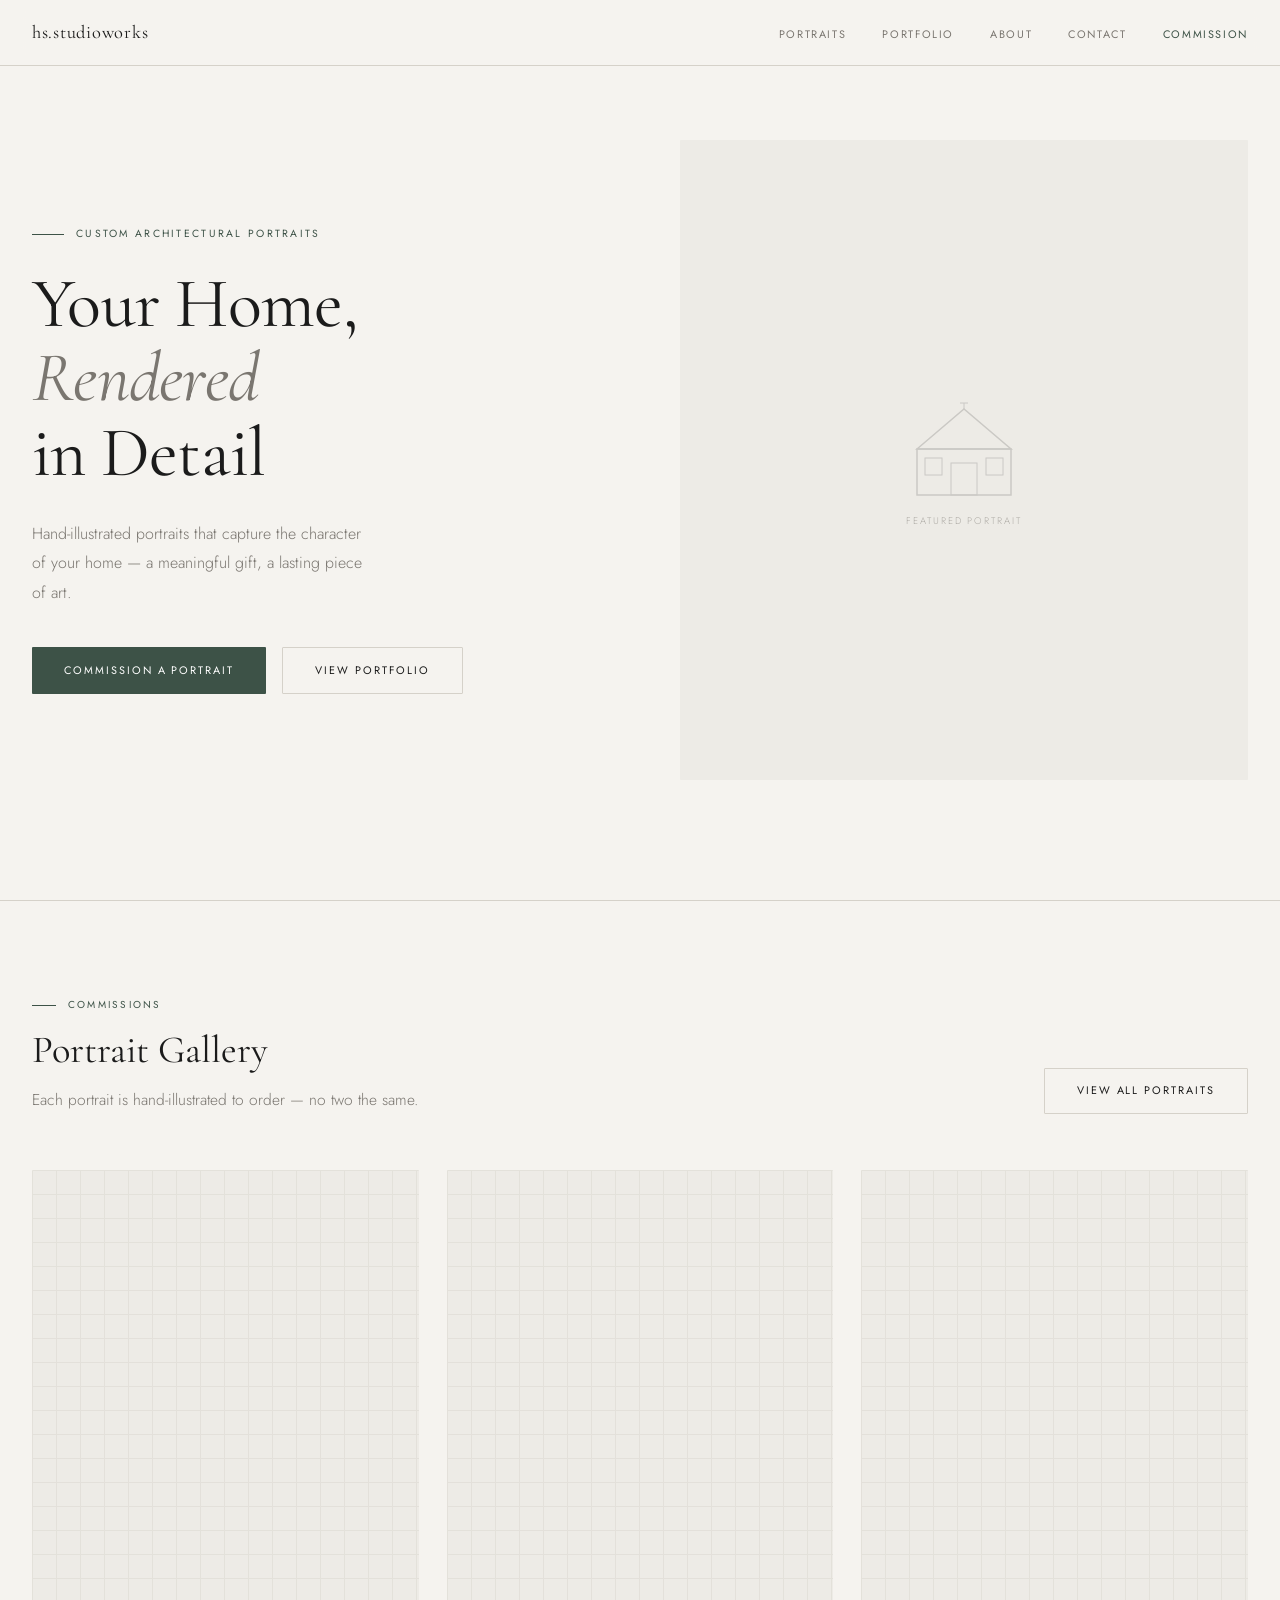
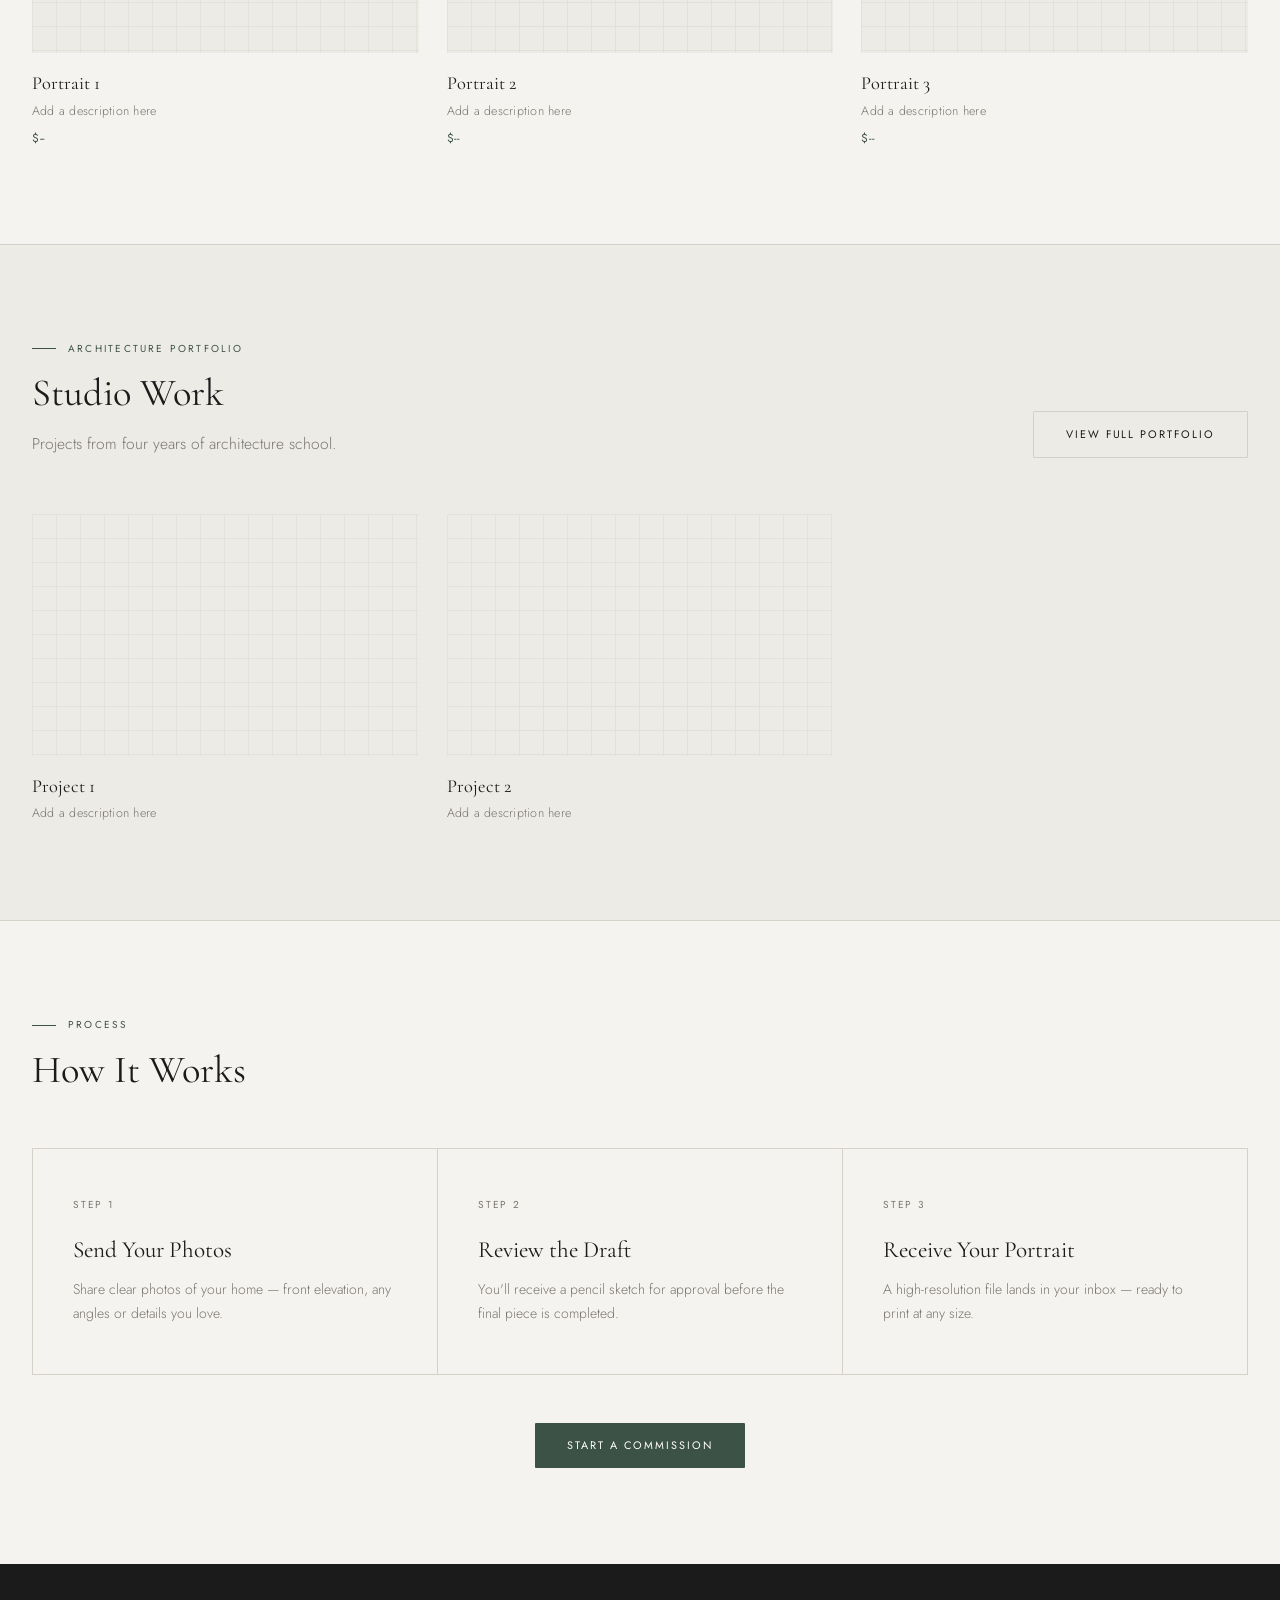
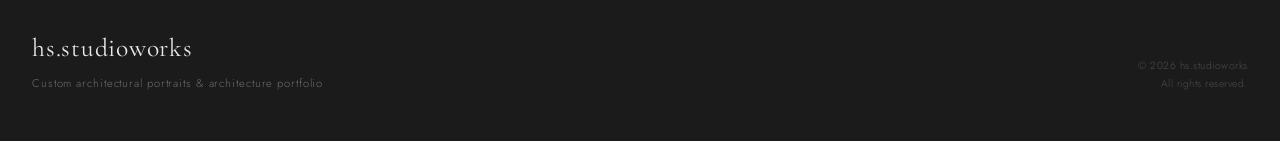
==== index.html @ ab7ee4cb "Initial site commit — hs.studioworks" ====
<!DOCTYPE html>
<html lang="en">
<head>
  <meta charset="UTF-8">
  <meta name="viewport" content="width=device-width, initial-scale=1.0">
  <title>hs.studioworks — Custom Architectural Portraits</title>
  <meta name="description" content="Hand-illustrated custom house portraits and architecture portfolio by Haley. Commission a portrait of your home today.">
  <link rel="stylesheet" href="css/style.css">
</head>
<body>

<nav class="nav">
  <div class="nav-inner">
    <a href="index.html" class="nav-logo">hs.studioworks</a>
    <button class="nav-toggle" aria-label="Toggle menu"><span></span><span></span><span></span></button>
    <ul class="nav-links">
      <li><a href="portraits.html">Portraits</a></li>
      <li><a href="portfolio.html">Portfolio</a></li>
      <li><a href="about.html">About</a></li>
      <li><a href="contact.html">Contact</a></li>
      <li><a href="portraits.html#commission" class="nav-cta">Commission</a></li>
    </ul>
  </div>
</nav>

<!-- Hero -->
<section class="hero">
  <div class="hero-content">
    <p class="hero-eyebrow">Custom Architectural Portraits</p>
    <h1 class="hero-title">Your Home,<br><em>Rendered</em><br>in Detail</h1>
    <p class="hero-body">Hand-illustrated portraits that capture the character of your home — a meaningful gift, a lasting piece of art.</p>
    <div class="hero-btns">
      <a href="portraits.html" class="btn btn-primary">Commission a Portrait</a>
      <a href="portfolio.html" class="btn btn-outline">View Portfolio</a>
    </div>
  </div>
  <div class="hero-img">
    <img src="images/portraits/featured.jpg" alt="Featured house portrait" onerror="this.style.display='none'">
    <div class="img-ph">
      <svg width="110" height="110" viewBox="0 0 110 110" fill="none" xmlns="http://www.w3.org/2000/svg">
        <rect x="8" y="58" width="94" height="46" stroke="currentColor" stroke-width="1.5"/>
        <polygon points="8,58 55,18 102,58" fill="none" stroke="currentColor" stroke-width="1.5"/>
        <rect x="42" y="72" width="26" height="32" stroke="currentColor" stroke-width="1"/>
        <rect x="16" y="67" width="17" height="17" stroke="currentColor" stroke-width="1"/>
        <rect x="77" y="67" width="17" height="17" stroke="currentColor" stroke-width="1"/>
        <line x1="55" y1="18" x2="55" y2="12" stroke="currentColor" stroke-width="1"/>
        <line x1="51" y1="12" x2="59" y2="12" stroke="currentColor" stroke-width="1"/>
      </svg>
      <span>Featured portrait</span>
    </div>
  </div>
</section>

<div class="rule"></div>

<!-- Portrait preview -->
<section class="section">
  <div class="container">
    <div class="section-header-row">
      <div>
        <p class="eyebrow">Commissions</p>
        <h2 class="section-title">Portrait Gallery</h2>
        <p class="section-sub">Each portrait is hand-illustrated to order — no two the same.</p>
      </div>
      <a href="portraits.html" class="btn btn-outline">View All Portraits</a>
    </div>
    <div class="gallery" id="home-portraits"></div>
  </div>
</section>

<div class="rule"></div>

<!-- Portfolio preview -->
<section class="section section-alt">
  <div class="container">
    <div class="section-header-row">
      <div>
        <p class="eyebrow">Architecture Portfolio</p>
        <h2 class="section-title">Studio Work</h2>
        <p class="section-sub">Projects from four years of architecture school.</p>
      </div>
      <a href="portfolio.html" class="btn btn-outline">View Full Portfolio</a>
    </div>
    <div class="gallery" id="home-portfolio"></div>
  </div>
</section>

<div class="rule"></div>

<!-- How it works -->
<section class="section">
  <div class="container">
    <div class="section-header">
      <p class="eyebrow">Process</p>
      <h2 class="section-title">How It Works</h2>
    </div>
    <div class="steps">
      <div class="step">
        <span class="step-num">Step 1</span>
        <h3 class="step-title">Send Your Photos</h3>
        <p class="step-body">Share clear photos of your home — front elevation, any angles or details you love.</p>
      </div>
      <div class="step">
        <span class="step-num">Step 2</span>
        <h3 class="step-title">Review the Draft</h3>
        <p class="step-body">You'll receive a pencil sketch for approval before the final piece is completed.</p>
      </div>
      <div class="step">
        <span class="step-num">Step 3</span>
        <h3 class="step-title">Receive Your Portrait</h3>
        <p class="step-body">A high-resolution file lands in your inbox — ready to print at any size.</p>
      </div>
    </div>
    <div class="section-footer" style="text-align:center">
      <a href="portraits.html#commission" class="btn btn-primary">Start a Commission</a>
    </div>
  </div>
</section>

<footer class="footer">
  <div class="footer-inner">
    <div>
      <p class="footer-logo">hs.studioworks</p>
      <p class="footer-sub">Custom architectural portraits &amp; architecture portfolio</p>
    </div>
    <p class="footer-copy">&copy; 2026 hs.studioworks<br>All rights reserved.</p>
  </div>
</footer>

<script src="js/main.js"></script>
<script>
  loadGalleries({ portraits: 'home-portraits', portfolio: 'home-portfolio' });
</script>
</body>
</html>
---- css/style.css ----
@import url('https://fonts.googleapis.com/css2?family=Cormorant+Garamond:ital,wght@0,300;0,400;0,500;1,300;1,400;1,500&family=Jost:wght@300;400;500&display=swap');

/* ── Tokens ── */
:root {
  --bg:         #F5F3EF;
  --bg-alt:     #EDEBE6;
  --surface:    #FFFFFF;
  --text:       #1B1B1B;
  --text-muted: #7A7670;
  --accent:     #3D5247;
  --accent-h:   #2C3E36;
  --border:     #D5D1C9;
  --ff-d:       'Cormorant Garamond', Georgia, serif;
  --ff-b:       'Jost', system-ui, sans-serif;
  --dur:        220ms;
  --ease:       cubic-bezier(.22,.68,0,1.2);
}
@media (prefers-color-scheme: dark) {
  :root:not([data-theme="light"]) {
    --bg:        #191C1A;
    --bg-alt:    #222724;
    --surface:   #2B302D;
    --text:      #EDEAE4;
    --text-muted:#9A9691;
    --accent:    #7FA896;
    --accent-h:  #96BEA8;
    --border:    #353A37;
  }
}
:root[data-theme="dark"] {
  --bg:        #191C1A;
  --bg-alt:    #222724;
  --surface:   #2B302D;
  --text:      #EDEAE4;
  --text-muted:#9A9691;
  --accent:    #7FA896;
  --accent-h:  #96BEA8;
  --border:    #353A37;
}

/* ── Reset ── */
*,*::before,*::after { box-sizing: border-box; margin: 0; padding: 0; }
img { max-width: 100%; display: block; }
a { text-decoration: none; color: inherit; }
button { font-family: inherit; cursor: pointer; }
html { scroll-behavior: smooth; }

/* ── Base ── */
body {
  font-family: var(--ff-b);
  background: var(--bg);
  color: var(--text);
  font-size: 1rem;
  line-height: 1.6;
  font-weight: 300;
  -webkit-font-smoothing: antialiased;
}

/* ── Nav ── */
.nav {
  position: fixed;
  inset: 0 0 auto;
  z-index: 100;
  background: color-mix(in srgb, var(--bg) 90%, transparent);
  backdrop-filter: blur(12px);
  -webkit-backdrop-filter: blur(12px);
  border-bottom: 1px solid var(--border);
}
.nav-inner {
  max-width: 1280px;
  margin: 0 auto;
  padding: 1.1rem 2rem;
  display: flex;
  align-items: center;
  justify-content: space-between;
}
.nav-logo {
  font-family: var(--ff-d);
  font-size: 1.15rem;
  font-weight: 400;
  letter-spacing: 0.04em;
}
.nav-links {
  display: flex;
  align-items: center;
  gap: 2.25rem;
  list-style: none;
}
.nav-links a {
  font-size: 0.68rem;
  font-weight: 400;
  letter-spacing: 0.15em;
  text-transform: uppercase;
  color: var(--text-muted);
  transition: color var(--dur);
}
.nav-links a:hover,
.nav-links a.active { color: var(--text); }
.nav-links .nav-cta { color: var(--accent); }
.nav-toggle { display: none; }

/* ── Hero ── */
.hero {
  min-height: 100dvh;
  display: grid;
  grid-template-columns: 1fr 1fr;
  max-width: 1280px;
  margin: 0 auto;
  padding: 100px 2rem 5rem;
  gap: 5rem;
  align-items: center;
}
.hero-eyebrow {
  font-size: 0.65rem;
  font-weight: 400;
  letter-spacing: 0.22em;
  text-transform: uppercase;
  color: var(--accent);
  margin-bottom: 1.5rem;
  display: flex;
  align-items: center;
  gap: 0.75rem;
}
.hero-eyebrow::before {
  content: '';
  display: block;
  width: 2rem;
  height: 1px;
  background: var(--accent);
  flex-shrink: 0;
}
.hero-title {
  font-family: var(--ff-d);
  font-size: clamp(3rem, 5.5vw, 5.2rem);
  font-weight: 400;
  line-height: 1.06;
  letter-spacing: -0.01em;
  text-wrap: balance;
  margin-bottom: 1.75rem;
}
.hero-title em { font-style: italic; color: var(--text-muted); }
.hero-body {
  font-size: 1rem;
  color: var(--text-muted);
  max-width: 38ch;
  line-height: 1.85;
  margin-bottom: 2.5rem;
  font-weight: 300;
}
.hero-btns { display: flex; gap: 1rem; flex-wrap: wrap; }
.hero-img {
  height: 640px;
  background: var(--bg-alt);
  border-radius: 1px;
  overflow: hidden;
  position: relative;
  display: flex;
  align-items: center;
  justify-content: center;
}
.hero-img img { width: 100%; height: 100%; object-fit: cover; }
.img-ph {
  position: absolute;
  inset: 0;
  display: flex;
  flex-direction: column;
  align-items: center;
  justify-content: center;
  gap: 0.8rem;
}
.img-ph svg { opacity: 0.16; }
.img-ph span {
  font-size: 0.6rem;
  letter-spacing: 0.2em;
  text-transform: uppercase;
  color: var(--text-muted);
  opacity: 0.55;
}

/* ── Page header (interior pages) ── */
.page-header {
  padding: 8rem 0 4rem;
  border-bottom: 1px solid var(--border);
}
.page-header .container {
  display: flex;
  justify-content: space-between;
  align-items: flex-end;
}
.page-header h1 {
  font-family: var(--ff-d);
  font-size: clamp(2.5rem, 5vw, 4rem);
  font-weight: 400;
  line-height: 1.1;
}
.page-header p {
  font-size: 0.975rem;
  color: var(--text-muted);
  font-weight: 300;
  max-width: 40ch;
  line-height: 1.75;
  text-align: right;
}

/* ── Buttons ── */
.btn {
  display: inline-flex;
  align-items: center;
  gap: 0.5rem;
  padding: 0.85rem 2rem;
  font-family: var(--ff-b);
  font-size: 0.68rem;
  font-weight: 400;
  letter-spacing: 0.18em;
  text-transform: uppercase;
  border: none;
  border-radius: 1px;
  transition: background var(--dur), border-color var(--dur), color var(--dur);
}
.btn-primary { background: var(--accent); color: #fff; }
.btn-primary:hover { background: var(--accent-h); }
.btn-outline {
  background: transparent;
  color: var(--text);
  border: 1px solid var(--border);
}
.btn-outline:hover { border-color: var(--text); }
.btn-full { width: 100%; justify-content: center; }

/* ── Rule ── */
.rule { height: 1px; background: var(--border); }

/* ── Sections ── */
.section { padding: 6rem 0; }
.section-alt { background: var(--bg-alt); }
.container { max-width: 1280px; margin: 0 auto; padding: 0 2rem; }
.container-narrow { max-width: 760px; margin: 0 auto; padding: 0 2rem; }

.eyebrow {
  font-size: 0.63rem;
  font-weight: 400;
  letter-spacing: 0.22em;
  text-transform: uppercase;
  color: var(--accent);
  margin-bottom: 0.9rem;
  display: flex;
  align-items: center;
  gap: 0.75rem;
}
.eyebrow::before {
  content: '';
  display: block;
  width: 1.5rem;
  height: 1px;
  background: var(--accent);
  flex-shrink: 0;
}
.section-title {
  font-family: var(--ff-d);
  font-size: clamp(1.9rem, 3vw, 2.8rem);
  font-weight: 400;
  line-height: 1.15;
  text-wrap: balance;
}
.section-sub {
  margin-top: 0.9rem;
  color: var(--text-muted);
  font-size: 0.975rem;
  max-width: 50ch;
  font-weight: 300;
  line-height: 1.8;
}
.section-header { margin-bottom: 3.5rem; }
.section-header-row {
  display: flex;
  justify-content: space-between;
  align-items: flex-end;
  flex-wrap: wrap;
  gap: 1rem;
  margin-bottom: 3.5rem;
}
.section-footer { margin-top: 3rem; }

/* ── Gallery ── */
.gallery {
  display: grid;
  grid-template-columns: repeat(3, 1fr);
  gap: 1.75rem;
}
.gc { display: flex; flex-direction: column; }
.gc-img {
  background: var(--bg-alt);
  border-radius: 1px;
  overflow: hidden;
  position: relative;
  margin-bottom: 1rem;
  transition: transform var(--dur) var(--ease);
}
.gc-img.portrait-ratio { aspect-ratio: 4/5; }
.gc-img.portfolio-ratio { aspect-ratio: 16/10; }
.gc:hover .gc-img { transform: translateY(-3px); }
.gc-img img { width: 100%; height: 100%; object-fit: cover; transition: transform 380ms var(--ease); }
.gc:hover .gc-img img { transform: scale(1.03); }
.gc-grid-ph {
  position: absolute;
  inset: 0;
  background-image:
    linear-gradient(var(--border) 1px, transparent 1px),
    linear-gradient(90deg, var(--border) 1px, transparent 1px);
  background-size: 24px 24px;
  opacity: 0.4;
}
.gc-name { font-family: var(--ff-d); font-size: 1.15rem; font-weight: 400; margin-bottom: 0.2rem; }
.gc-desc { font-size: 0.78rem; color: var(--text-muted); font-weight: 300; letter-spacing: 0.02em; }
.gc-price { margin-top: 0.45rem; font-size: 0.73rem; font-weight: 400; color: var(--accent); letter-spacing: 0.06em; }

/* ── Steps ── */
.steps {
  display: grid;
  grid-template-columns: repeat(3, 1fr);
  border-top: 1px solid var(--border);
  border-left: 1px solid var(--border);
}
.step {
  padding: 3rem 2.5rem;
  border-right: 1px solid var(--border);
  border-bottom: 1px solid var(--border);
}
.step-num {
  font-size: 0.63rem;
  font-weight: 400;
  letter-spacing: 0.18em;
  text-transform: uppercase;
  color: var(--text-muted);
  margin-bottom: 1.5rem;
  display: block;
}
.step-title { font-family: var(--ff-d); font-size: 1.45rem; font-weight: 400; margin-bottom: 0.75rem; line-height: 1.2; }
.step-body { font-size: 0.875rem; color: var(--text-muted); font-weight: 300; line-height: 1.75; }

/* ── About ── */
.about-grid { display: grid; grid-template-columns: 360px 1fr; gap: 6rem; align-items: center; }
.about-img {
  aspect-ratio: 3/4;
  background: var(--bg-alt);
  border-radius: 1px;
  overflow: hidden;
  position: relative;
}
.about-img img { width: 100%; height: 100%; object-fit: cover; }
.about-img-ph {
  position: absolute;
  inset: 0;
  background-image:
    linear-gradient(var(--border) 1px, transparent 1px),
    linear-gradient(90deg, var(--border) 1px, transparent 1px);
  background-size: 32px 32px;
  opacity: 0.3;
}
.about-content h2 {
  font-family: var(--ff-d);
  font-size: clamp(2.2rem, 3vw, 3rem);
  font-weight: 400;
  line-height: 1.12;
  margin-bottom: 1.5rem;
  text-wrap: balance;
}
.about-content h2 em { font-style: italic; color: var(--text-muted); }
.about-content p { color: var(--text-muted); font-weight: 300; line-height: 1.9; margin-bottom: 1rem; max-width: 50ch; }

/* ── Form ── */
.form { display: flex; flex-direction: column; gap: 1.5rem; margin-top: 2rem; }
.form-row { display: grid; grid-template-columns: 1fr 1fr; gap: 1.5rem; }
.form-group { display: flex; flex-direction: column; gap: 0.4rem; }
.form-group label {
  font-size: 0.63rem;
  font-weight: 400;
  letter-spacing: 0.18em;
  text-transform: uppercase;
  color: var(--text-muted);
}
.form-group label span { opacity: 0.6; text-transform: none; letter-spacing: 0; font-size: 0.75rem; }
.form-group input,
.form-group textarea,
.form-group select {
  font-family: var(--ff-b);
  font-size: 0.95rem;
  font-weight: 300;
  padding: 0.8rem 1rem;
  background: var(--surface);
  color: var(--text);
  border: 1px solid var(--border);
  border-radius: 1px;
  width: 100%;
  transition: border-color var(--dur);
  appearance: none;
  -webkit-appearance: none;
}
.form-group input::placeholder,
.form-group textarea::placeholder { color: var(--border); }
.form-group input:focus,
.form-group textarea:focus,
.form-group select:focus { outline: none; border-color: var(--accent); }
.form-group textarea { resize: vertical; }
.select-wrap { position: relative; }
.select-wrap::after {
  content: '↓';
  position: absolute;
  right: 1rem;
  top: 50%;
  transform: translateY(-50%);
  font-size: 0.75rem;
  color: var(--text-muted);
  pointer-events: none;
}

/* ── Contact ── */
.contact-grid { display: grid; grid-template-columns: 1fr 1.5fr; gap: 6rem; align-items: start; }
.contact-info h3 { font-family: var(--ff-d); font-size: 1.5rem; font-weight: 400; margin-bottom: 1rem; }
.contact-info p { color: var(--text-muted); font-size: 0.9rem; font-weight: 300; line-height: 1.8; margin-bottom: 1.5rem; }
.contact-detail { display: flex; flex-direction: column; gap: 0.75rem; border-top: 1px solid var(--border); padding-top: 1.5rem; }
.contact-detail-item { display: flex; flex-direction: column; gap: 0.15rem; }
.contact-detail-label { font-size: 0.6rem; letter-spacing: 0.18em; text-transform: uppercase; color: var(--accent); }
.contact-detail-value { font-size: 0.9rem; font-weight: 300; }

/* ── Footer ── */
.footer { background: var(--text); color: var(--bg); padding: 4rem 0 3rem; }
.footer-inner {
  max-width: 1280px;
  margin: 0 auto;
  padding: 0 2rem;
  display: flex;
  align-items: flex-end;
  justify-content: space-between;
  gap: 2rem;
}
.footer-logo { font-family: var(--ff-d); font-size: 1.6rem; font-weight: 400; letter-spacing: 0.03em; opacity: 0.95; }
.footer-sub { font-size: 0.7rem; font-weight: 300; letter-spacing: 0.08em; opacity: 0.38; margin-top: 0.4rem; }
.footer-copy { font-size: 0.65rem; opacity: 0.22; letter-spacing: 0.05em; text-align: right; line-height: 1.7; }

/* ── Responsive ── */
@media (max-width: 900px) {
  .hero { grid-template-columns: 1fr; min-height: auto; padding-top: 86px; padding-bottom: 4rem; gap: 2.5rem; }
  .hero-img { height: 300px; order: -1; }
  .hero-body { max-width: 100%; }
  .page-header .container { flex-direction: column; align-items: flex-start; gap: 1rem; }
  .page-header p { text-align: left; }
  .section-header-row { flex-direction: column; align-items: flex-start; }
  .gallery { grid-template-columns: 1fr; }
  .steps { grid-template-columns: 1fr; border-left: none; border-top: none; }
  .step { border-left: 1px solid var(--border); border-top: 1px solid var(--border); }
  .about-grid { grid-template-columns: 1fr; gap: 2.5rem; }
  .about-img { aspect-ratio: 4/3; }
  .contact-grid { grid-template-columns: 1fr; gap: 3rem; }
  .form-row { grid-template-columns: 1fr; }
  .footer-inner { flex-direction: column; align-items: flex-start; }
  .footer-copy { text-align: left; }
  .nav-links {
    display: none;
    position: absolute;
    top: 100%; left: 0; right: 0;
    background: var(--bg);
    flex-direction: column;
    align-items: flex-start;
    gap: 0;
    border-bottom: 1px solid var(--border);
  }
  .nav-links.open { display: flex; }
  .nav-links li { width: 100%; }
  .nav-links a { display: block; padding: 1rem 2rem; border-bottom: 1px solid var(--border); }
  .nav-toggle { display: flex; flex-direction: column; gap: 5px; background: none; border: none; padding: 4px; }
  .nav-toggle span { display: block; width: 22px; height: 1.5px; background: var(--text); border-radius: 1px; }
}
@media (min-width: 901px) and (max-width: 1100px) {
  .gallery { grid-template-columns: repeat(2, 1fr); }
}
@media (prefers-reduced-motion: reduce) {
  *, *::before, *::after { transition: none !important; animation: none !important; }
}
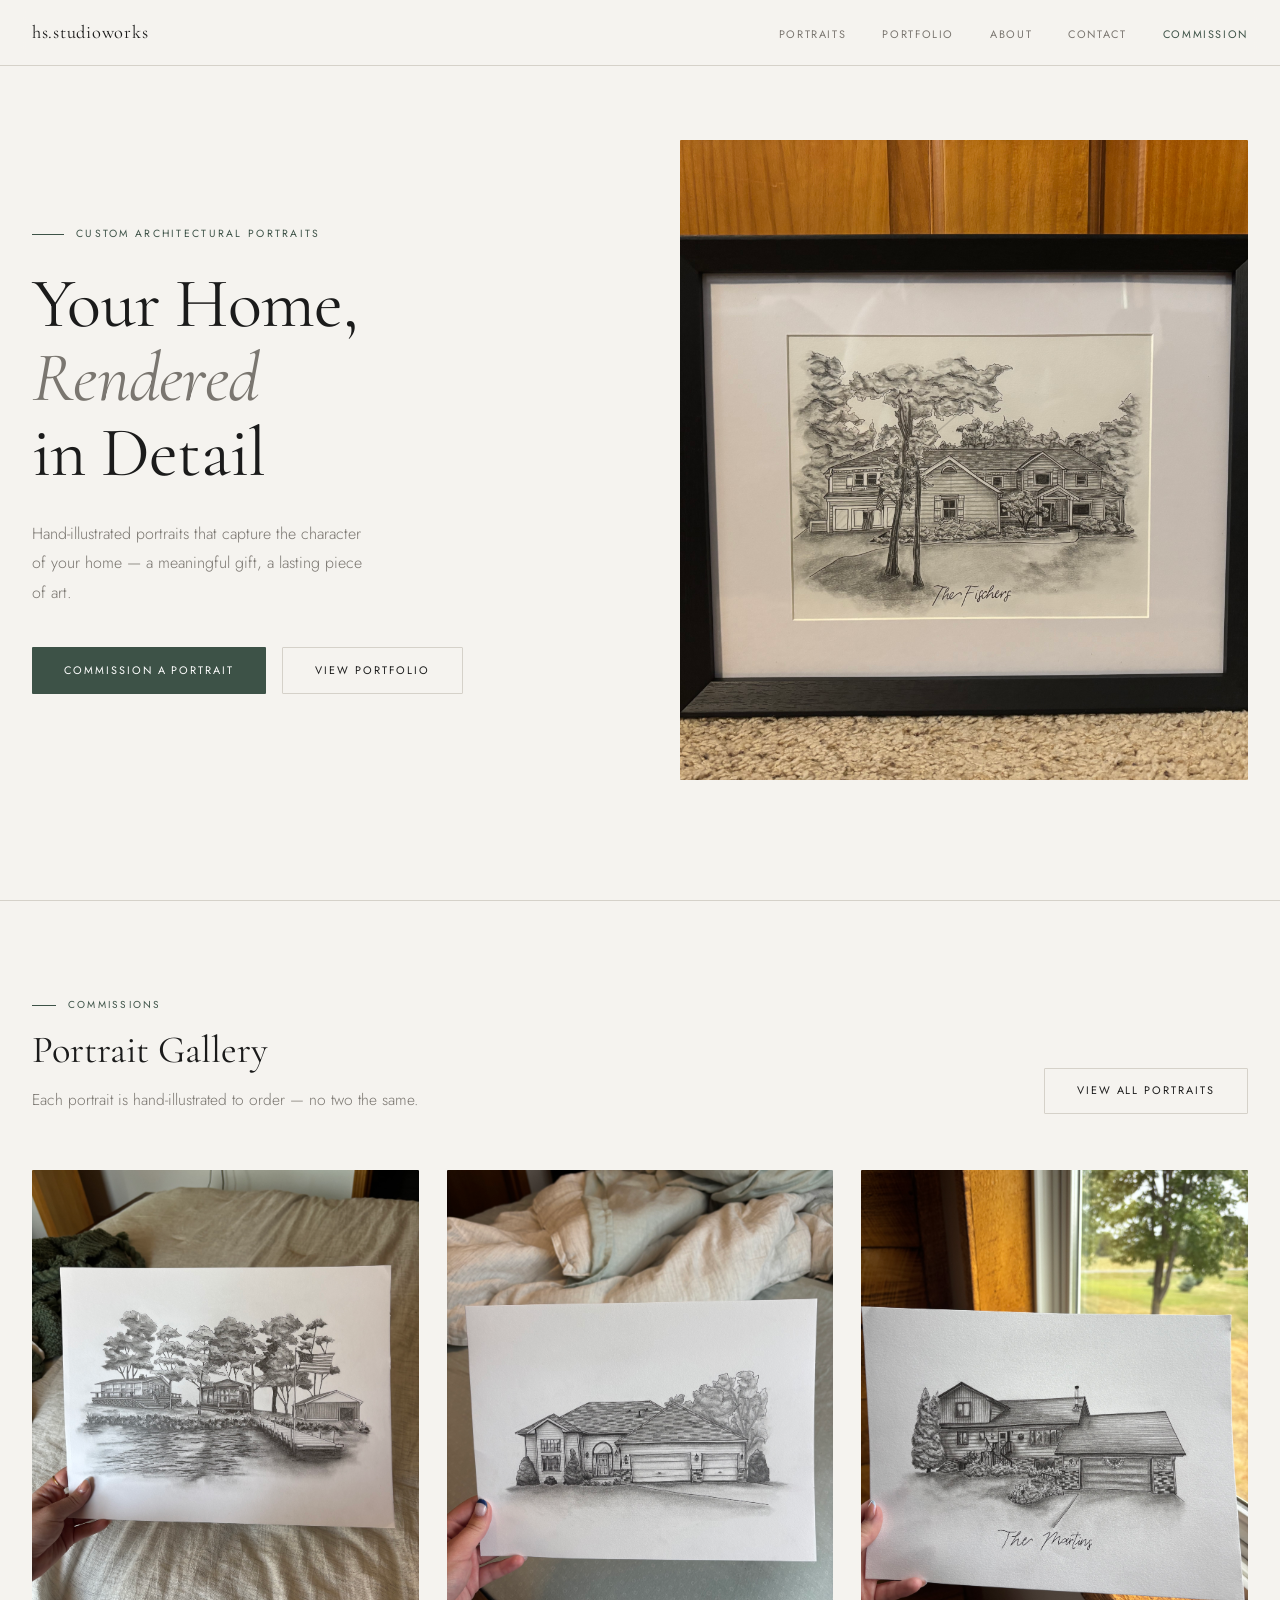
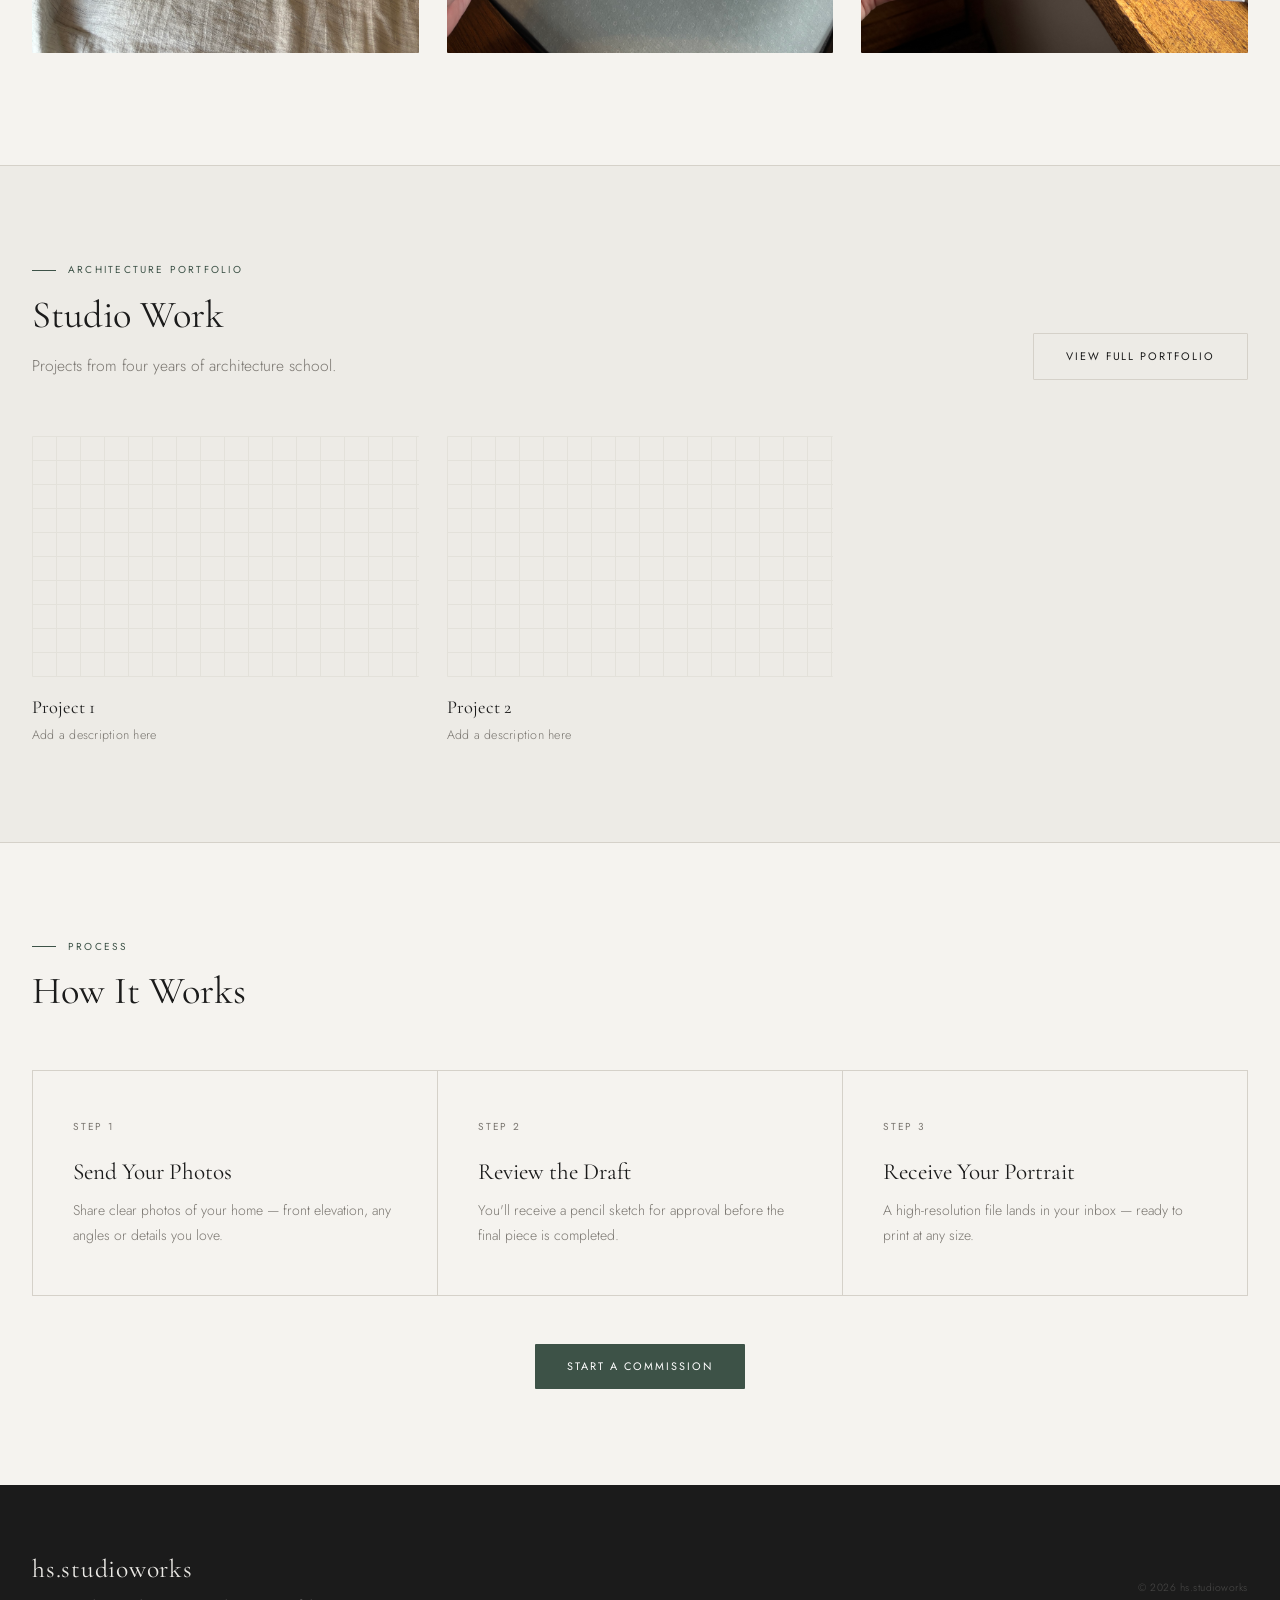
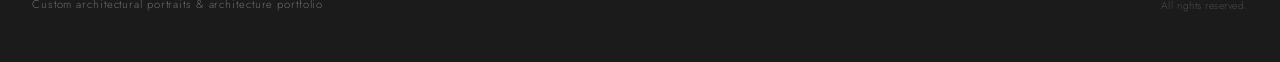
==== commit 39a32d22: "Update image references for featured portrait and Haley photo Co-Authored-By: Claude Sonnet 4.6 <nor" ====
--- a/index.html
+++ b/index.html
@@ -35,7 +35,7 @@
     </div>
   </div>
   <div class="hero-img">
-    <img src="images/portraits/featured.jpg" alt="Featured house portrait" onerror="this.style.display='none'">
+    <img src="images/portraits/featured.jpeg" alt="Featured house portrait" onerror="this.style.display='none'">
     <div class="img-ph">
       <svg width="110" height="110" viewBox="0 0 110 110" fill="none" xmlns="http://www.w3.org/2000/svg">
         <rect x="8" y="58" width="94" height="46" stroke="currentColor" stroke-width="1.5"/>
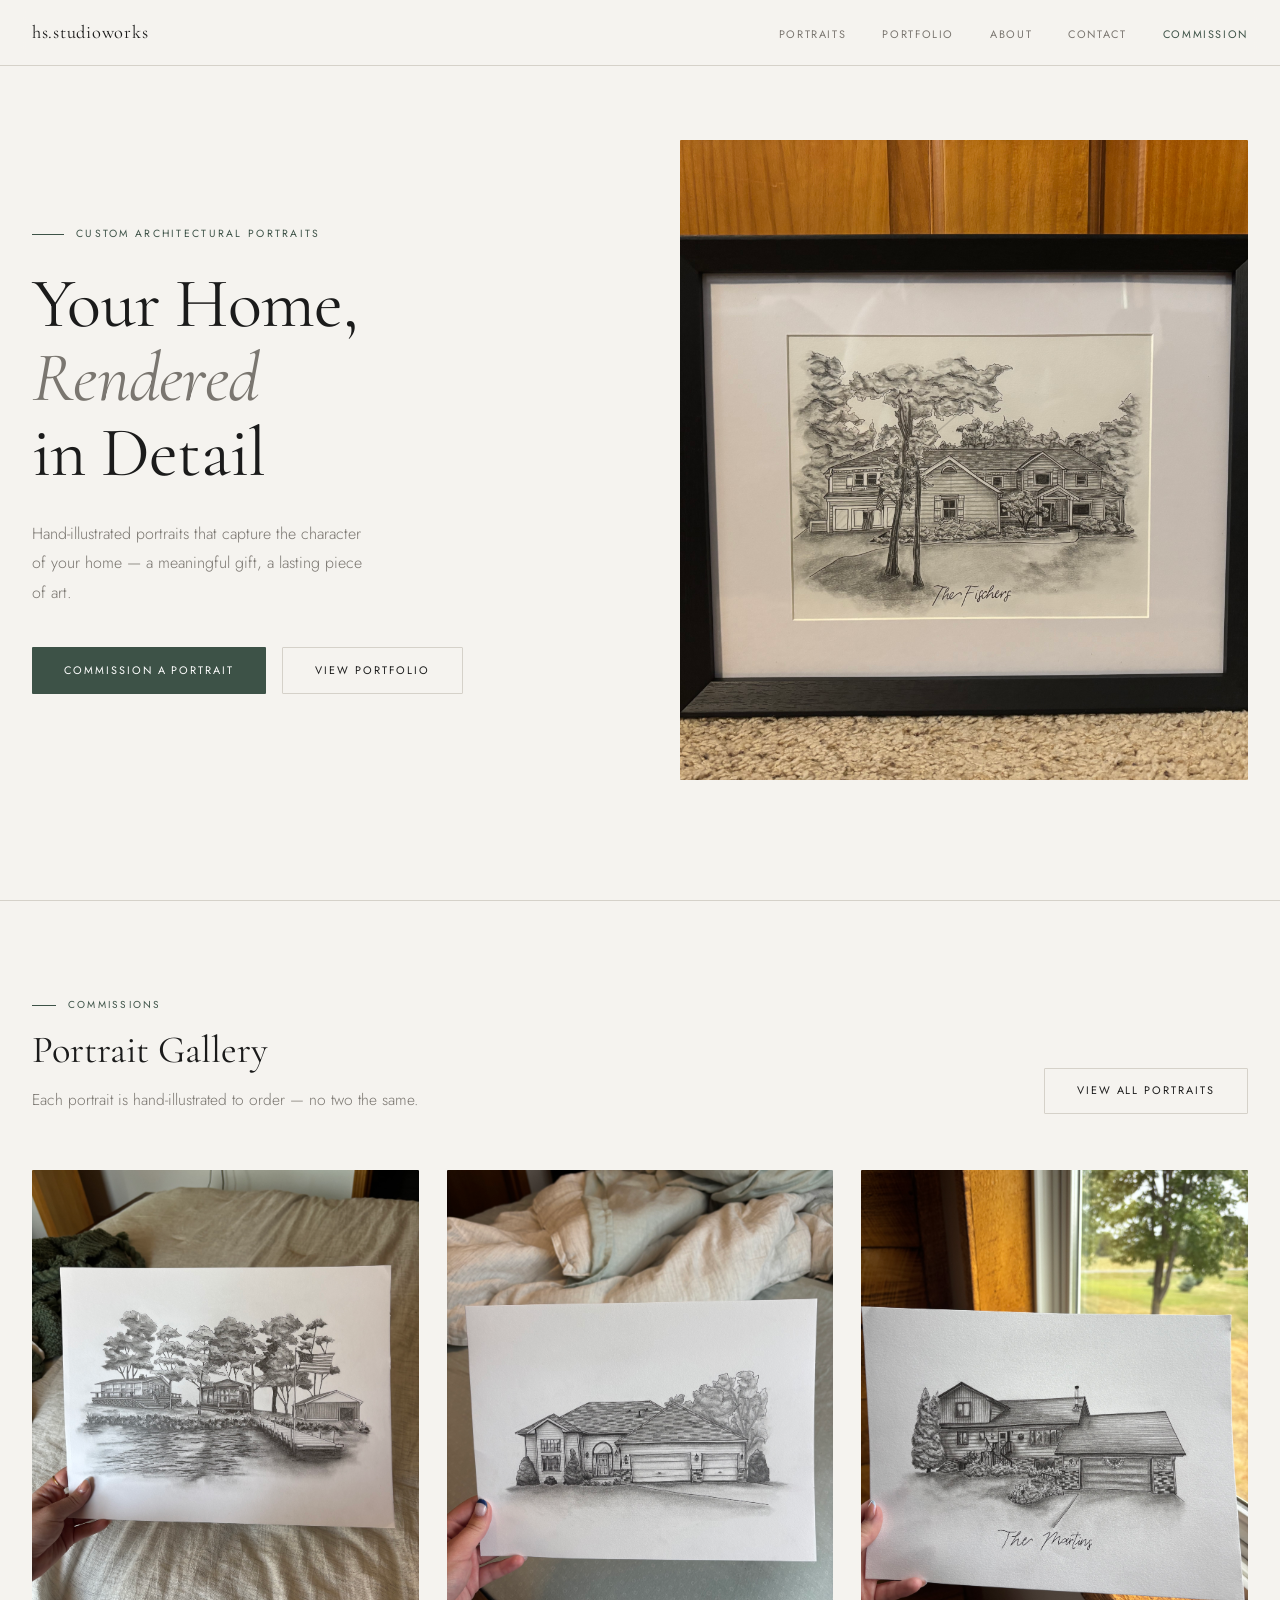
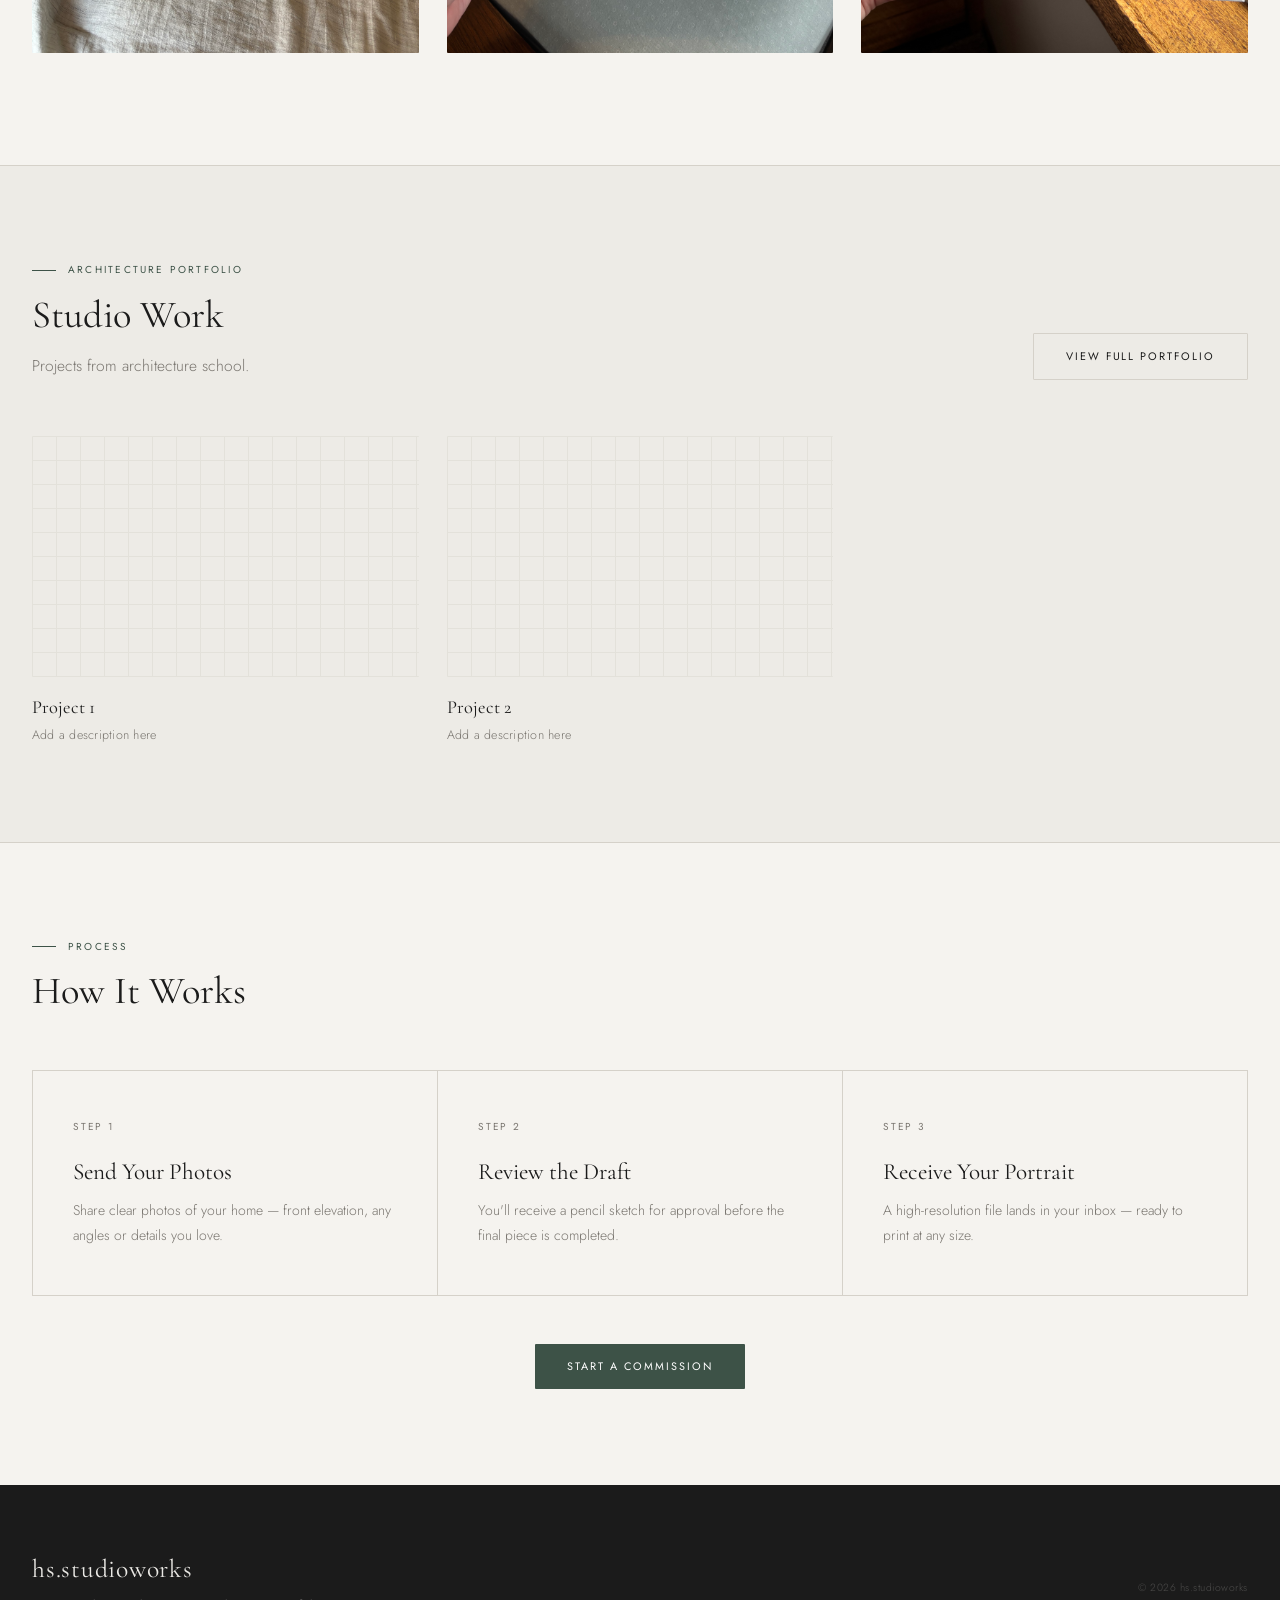
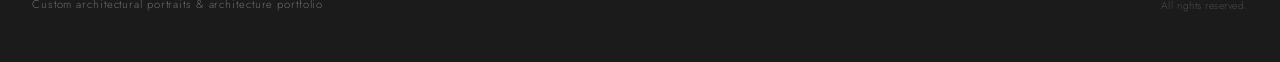
==== commit 8cbb8a1c: "Remove 'four years of studio' references from portfolio copy Co-Authored-By: Claude Sonnet 4.6 <nore" ====
--- a/index.html
+++ b/index.html
@@ -77,7 +77,7 @@
       <div>
         <p class="eyebrow">Architecture Portfolio</p>
         <h2 class="section-title">Studio Work</h2>
-        <p class="section-sub">Projects from four years of architecture school.</p>
+        <p class="section-sub">Projects from architecture school.</p>
       </div>
       <a href="portfolio.html" class="btn btn-outline">View Full Portfolio</a>
     </div>
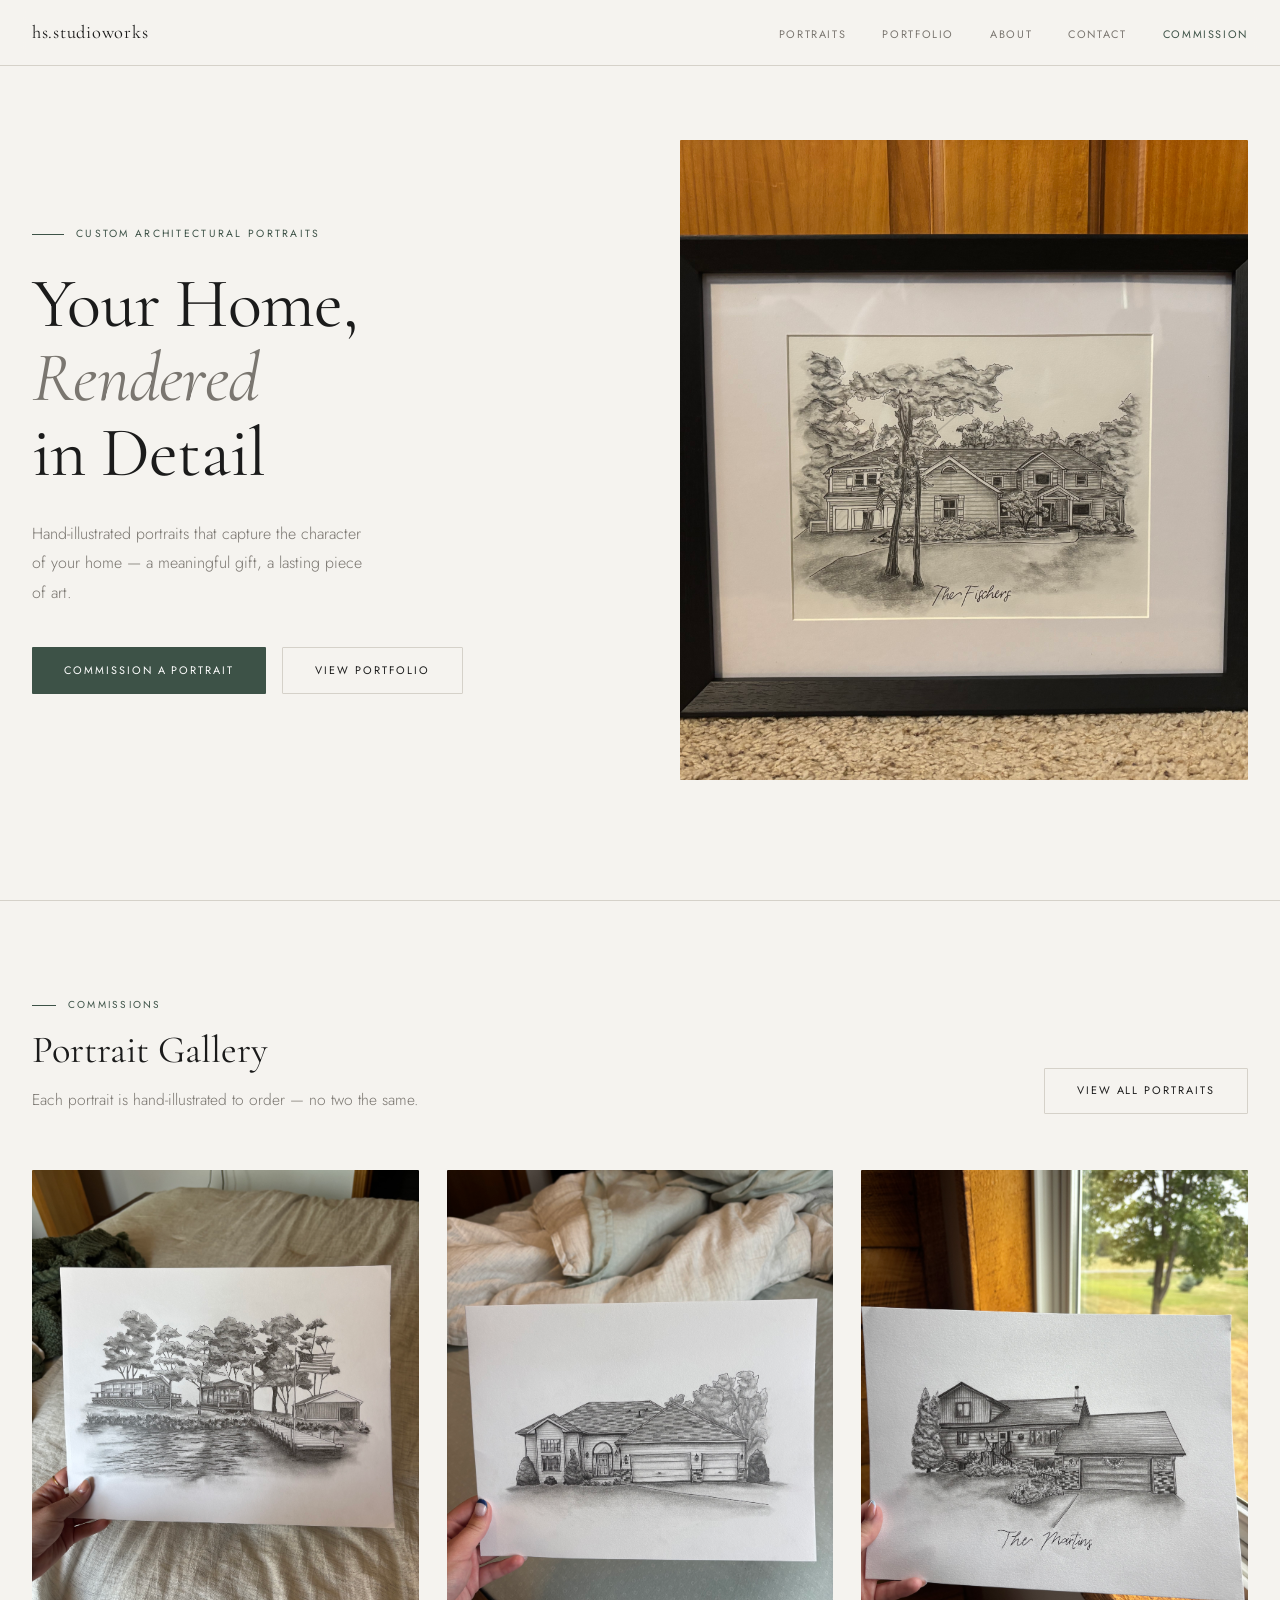
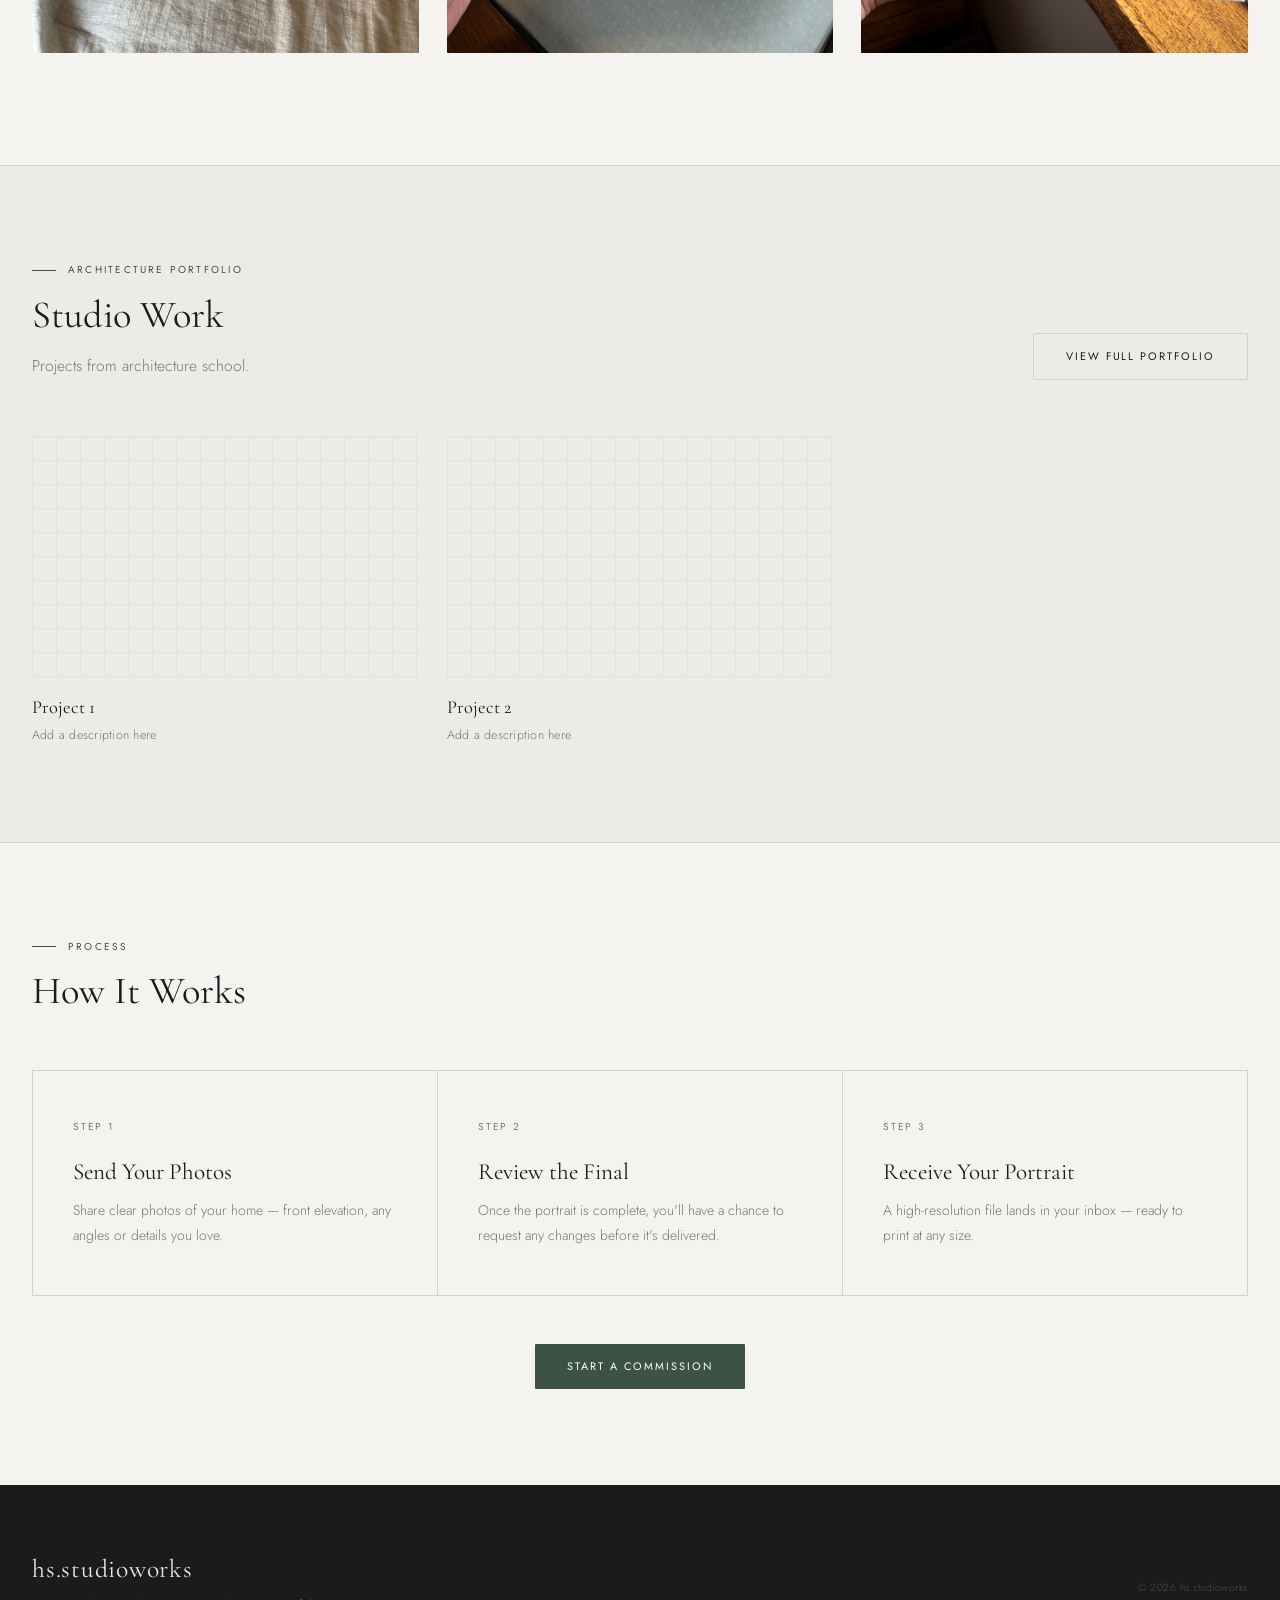
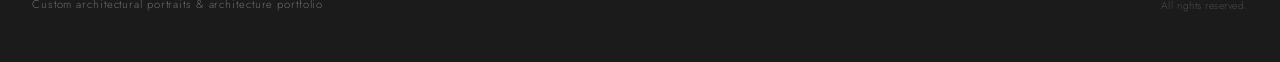
==== commit 004dcfe4: "Update 'How It Works' step 2 to reflect actual process Co-Authored-By: Claude Sonnet 4.6 <noreply@an" ====
--- a/index.html
+++ b/index.html
@@ -102,8 +102,8 @@
       </div>
       <div class="step">
         <span class="step-num">Step 2</span>
-        <h3 class="step-title">Review the Draft</h3>
-        <p class="step-body">You'll receive a pencil sketch for approval before the final piece is completed.</p>
+        <h3 class="step-title">Review the Final</h3>
+        <p class="step-body">Once the portrait is complete, you'll have a chance to request any changes before it's delivered.</p>
       </div>
       <div class="step">
         <span class="step-num">Step 3</span>
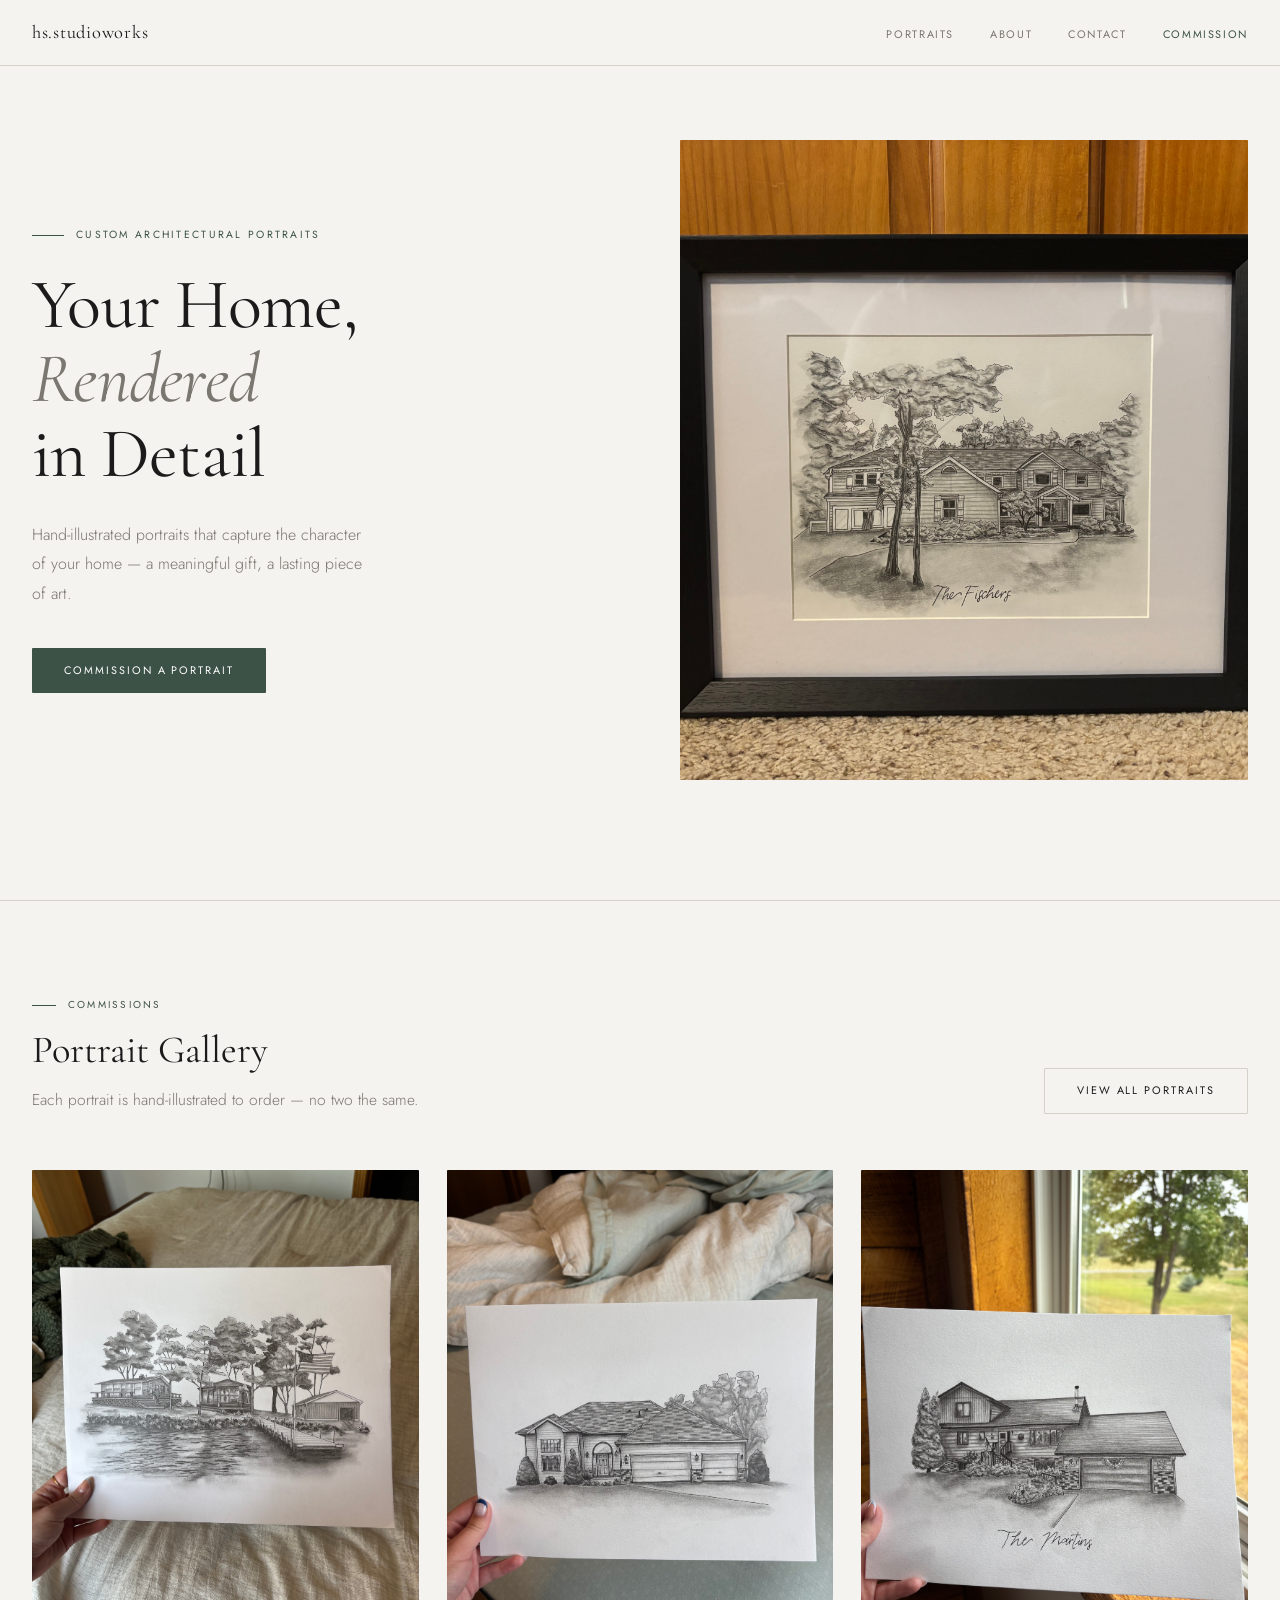
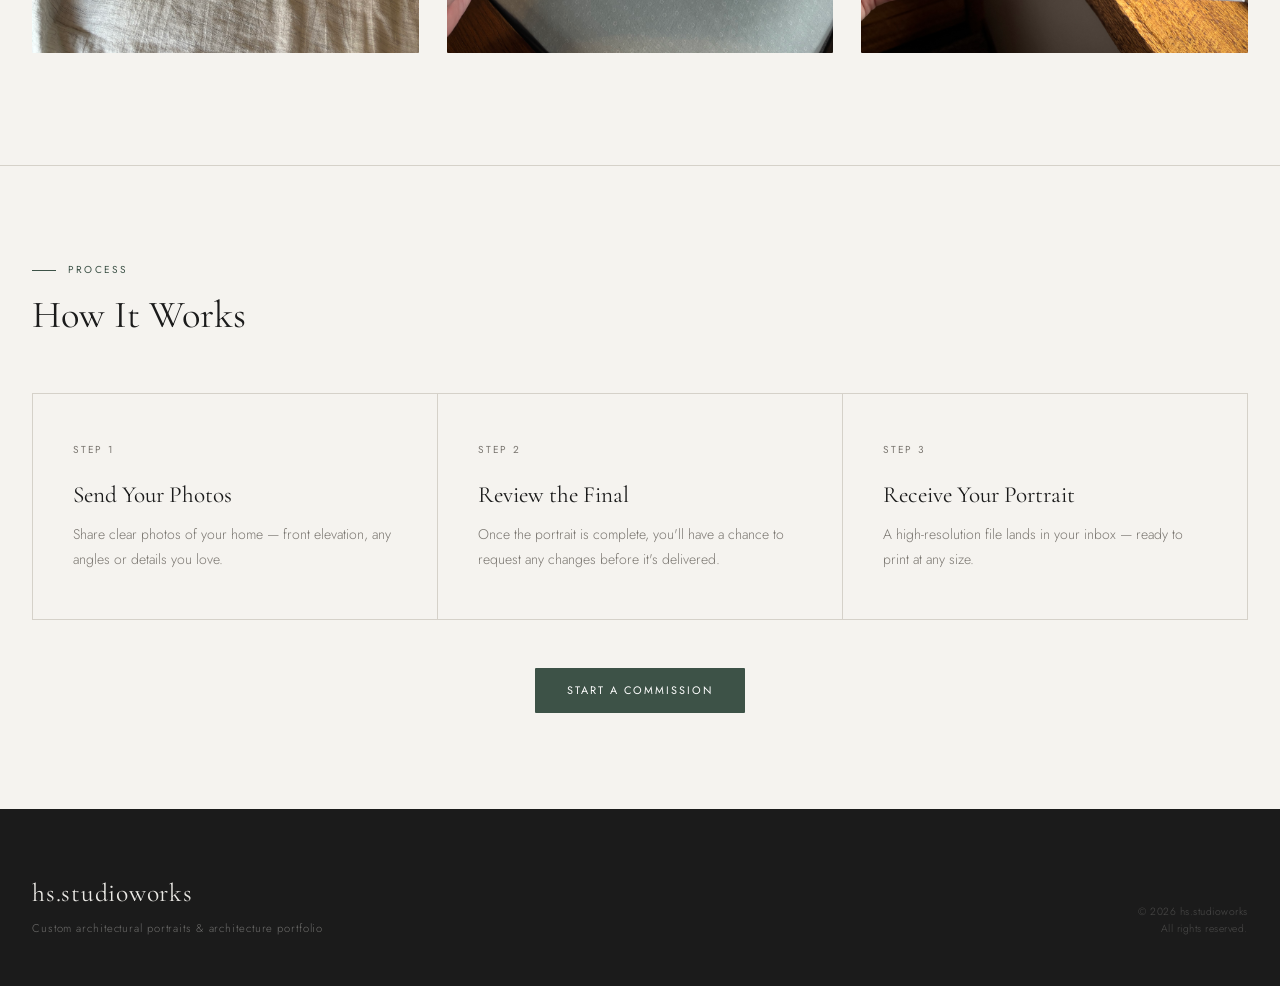
==== commit 73334542: "Remove portfolio section from nav and homepage Portfolio page stays on the backburner — links and pr" ====
--- a/index.html
+++ b/index.html
@@ -15,7 +15,6 @@
     <button class="nav-toggle" aria-label="Toggle menu"><span></span><span></span><span></span></button>
     <ul class="nav-links">
       <li><a href="portraits.html">Portraits</a></li>
-      <li><a href="portfolio.html">Portfolio</a></li>
       <li><a href="about.html">About</a></li>
       <li><a href="contact.html">Contact</a></li>
       <li><a href="portraits.html#commission" class="nav-cta">Commission</a></li>
@@ -31,7 +30,6 @@
     <p class="hero-body">Hand-illustrated portraits that capture the character of your home — a meaningful gift, a lasting piece of art.</p>
     <div class="hero-btns">
       <a href="portraits.html" class="btn btn-primary">Commission a Portrait</a>
-      <a href="portfolio.html" class="btn btn-outline">View Portfolio</a>
     </div>
   </div>
   <div class="hero-img">
@@ -65,23 +63,6 @@
       <a href="portraits.html" class="btn btn-outline">View All Portraits</a>
     </div>
     <div class="gallery" id="home-portraits"></div>
-  </div>
-</section>
-
-<div class="rule"></div>
-
-<!-- Portfolio preview -->
-<section class="section section-alt">
-  <div class="container">
-    <div class="section-header-row">
-      <div>
-        <p class="eyebrow">Architecture Portfolio</p>
-        <h2 class="section-title">Studio Work</h2>
-        <p class="section-sub">Projects from architecture school.</p>
-      </div>
-      <a href="portfolio.html" class="btn btn-outline">View Full Portfolio</a>
-    </div>
-    <div class="gallery" id="home-portfolio"></div>
   </div>
 </section>
 
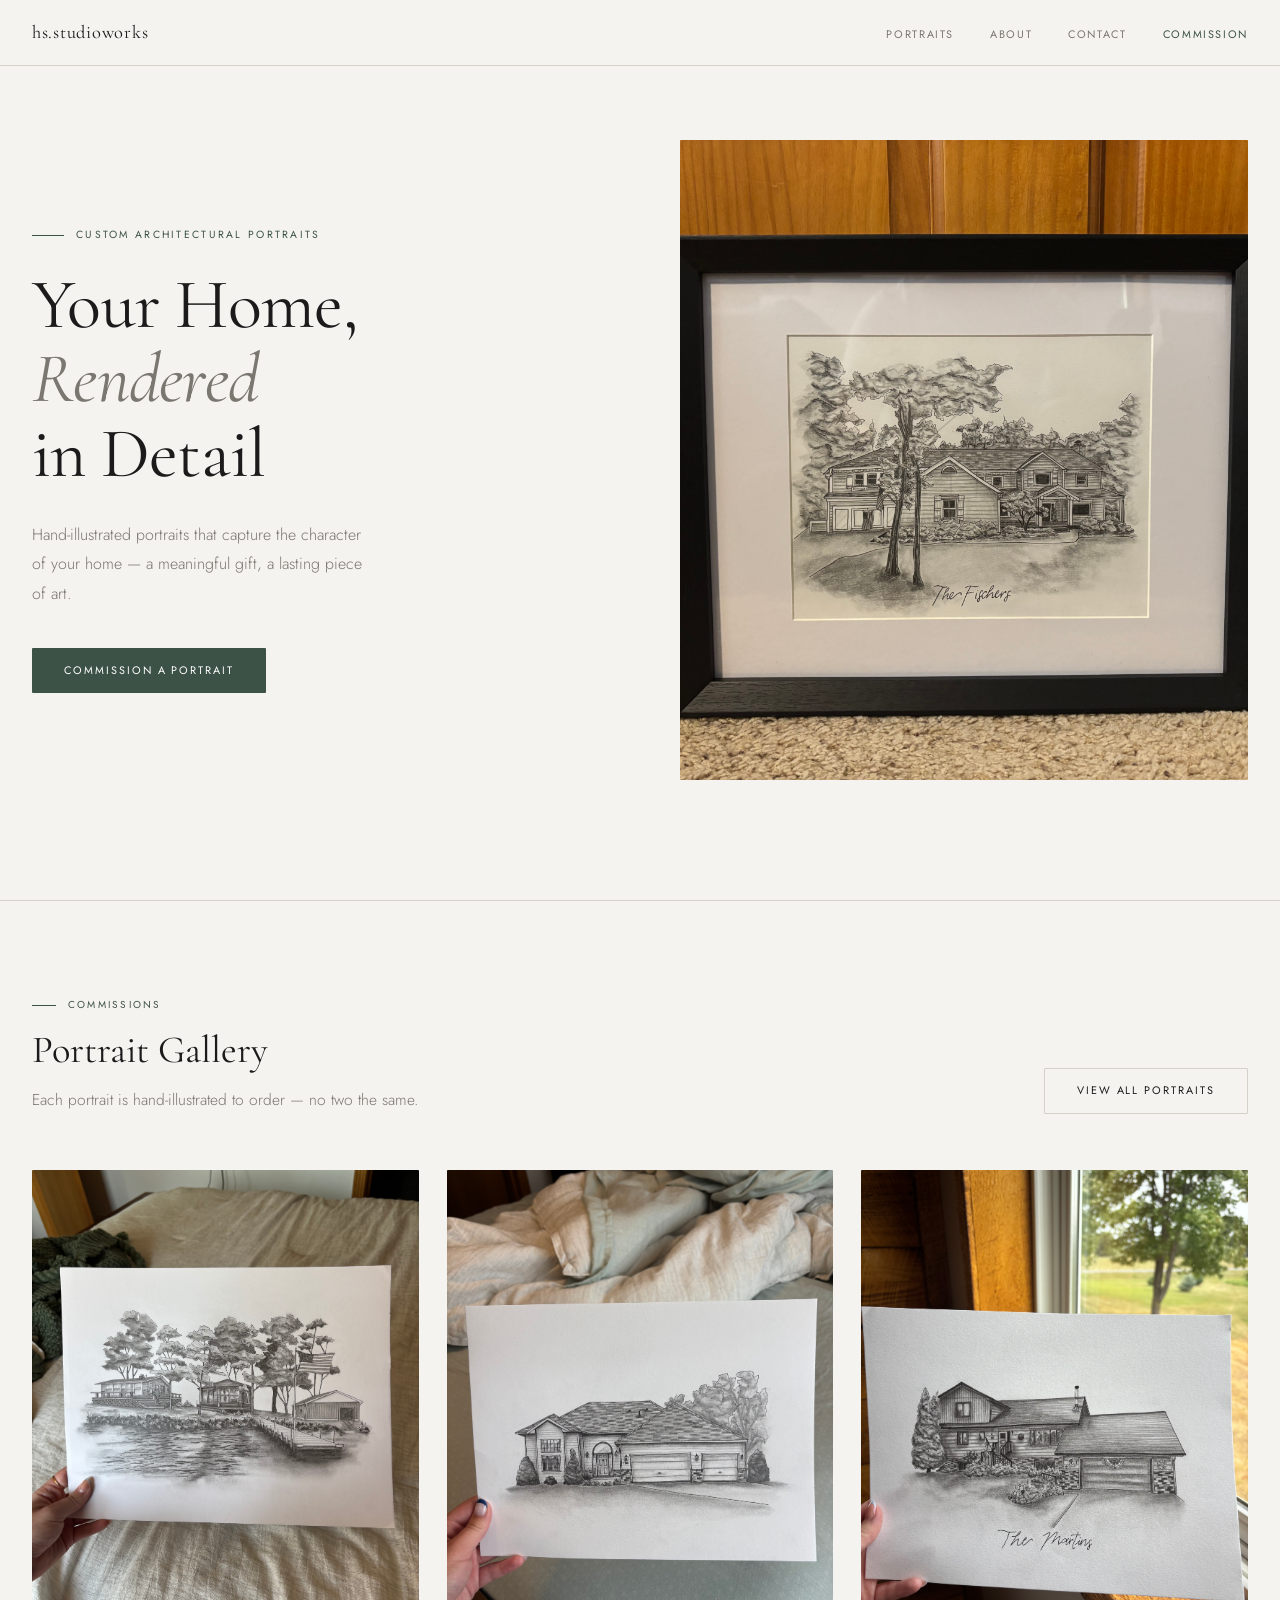
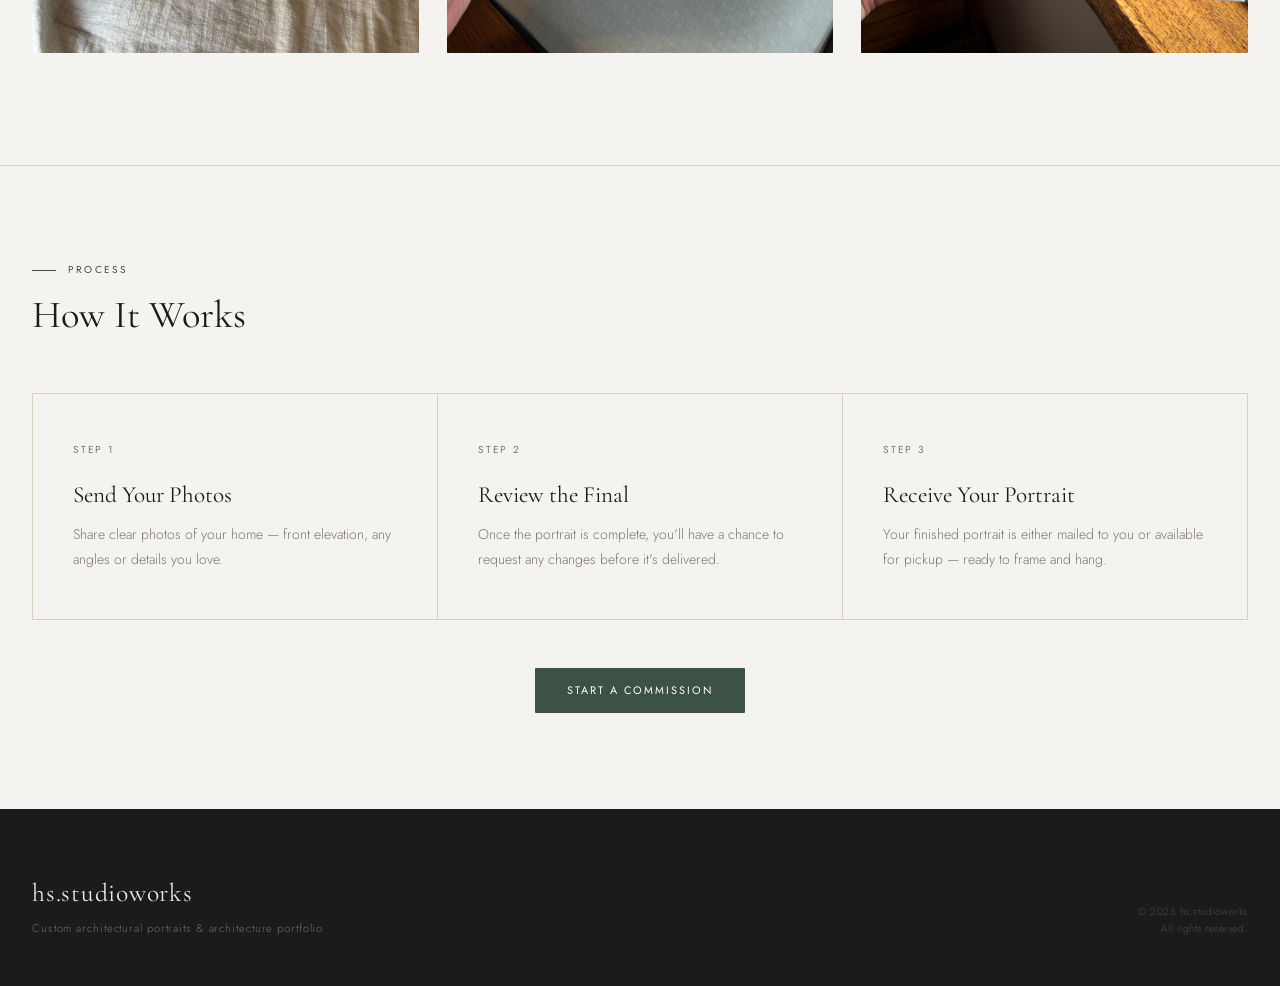
==== commit 39c49f92: "Update Step 3 to reflect mailed or pickup delivery Co-Authored-By: Claude Sonnet 4.6 <noreply@anthro" ====
--- a/index.html
+++ b/index.html
@@ -89,7 +89,7 @@
       <div class="step">
         <span class="step-num">Step 3</span>
         <h3 class="step-title">Receive Your Portrait</h3>
-        <p class="step-body">A high-resolution file lands in your inbox — ready to print at any size.</p>
+        <p class="step-body">Your finished portrait is either mailed to you or available for pickup — ready to frame and hang.</p>
       </div>
     </div>
     <div class="section-footer" style="text-align:center">
@@ -110,7 +110,7 @@
 
 <script src="js/main.js"></script>
 <script>
-  loadGalleries({ portraits: 'home-portraits', portfolio: 'home-portfolio' });
+  loadGalleries({ portraits: 'home-portraits' });
 </script>
 </body>
 </html>
